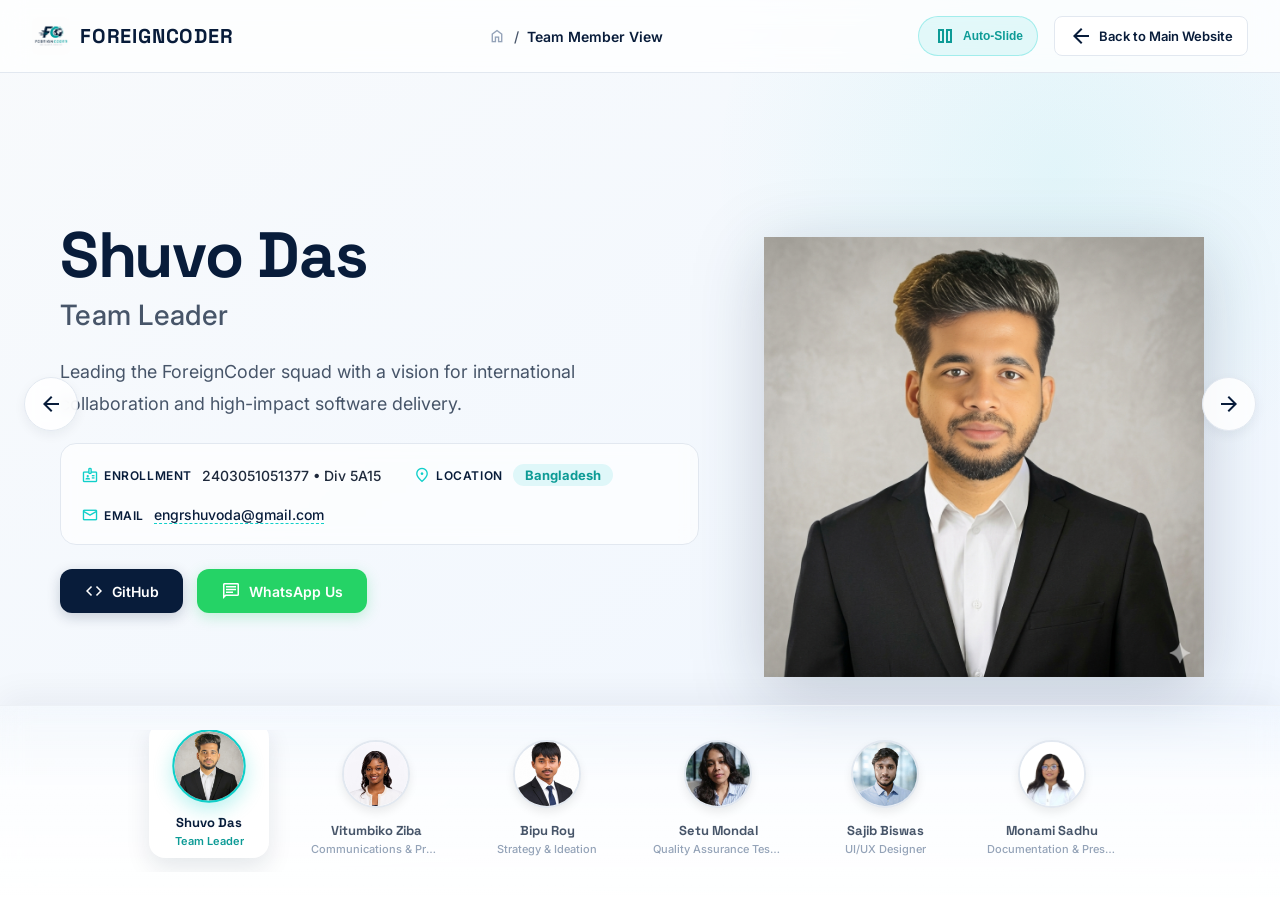
==== animation teamview/index.html @ 96c234de "up" ====
<!DOCTYPE html>
<html lang="en">
<head>
  <meta charset="UTF-8" />
  <meta name="viewport" content="width=device-width, initial-scale=1.0" />
  <title>ForeignCoder — Management & Team Showcase</title>
  <meta name="description" content="ForeignCoder Team Member Showcase — Interactive Animated Presentation Slide" />

  <!-- Favicon -->
  <link rel="icon" type="image/png" href="../img/logo/foreigncoder-logo.png" />

  <!-- Google Fonts -->
  <link rel="preconnect" href="https://fonts.googleapis.com" />
  <link rel="preconnect" href="https://fonts.gstatic.com" crossorigin />
  <link href="https://fonts.googleapis.com/css2?family=Space+Grotesk:wght@500;600;700&family=Inter:wght@400;500;600&display=swap" rel="stylesheet" />
  <link href="https://fonts.googleapis.com/css2?family=Material+Symbols+Outlined:wght,FILL@100..700,0..1&display=swap" rel="stylesheet" />

  <!-- Custom CSS -->
  <link rel="stylesheet" href="style.css" />
</head>
<body>

  <!-- Top Minimal Header / Breadcrumb -->
  <header class="top-header">
    <a href="../index.html" class="brand-link">
      <img src="../img/logo/foreigncoder-logo.png" alt="ForeignCoder Logo" class="brand-logo" />
      <span class="brand-name">FOREIGNCODER</span>
    </a>
    <div class="breadcrumb">
      <span class="material-symbols-outlined icon-home">home</span>
      <span class="sep">/</span>
      <span class="current">Team Member View</span>
    </div>
    <div class="header-controls">
      <button id="toggle-play" class="btn-control" title="Pause / Play Slide">
        <span class="material-symbols-outlined" id="play-icon">pause</span>
        <span class="btn-text">Auto-Slide</span>
      </button>
      <a href="../index.html" class="btn-back">
        <span class="material-symbols-outlined">arrow_back</span>
        Back to Main Website
      </a>
    </div>
  </header>

  <!-- Main Showcase Container -->
  <main class="showcase-container">

    <!-- Left Arrow -->
    <button class="nav-arrow nav-arrow--left" id="btn-prev" aria-label="Previous Team Member">
      <span class="material-symbols-outlined">arrow_back</span>
    </button>

    <!-- Right Arrow -->
    <button class="nav-arrow nav-arrow--right" id="btn-next" aria-label="Next Team Member">
      <span class="material-symbols-outlined">arrow_forward</span>
    </button>

    <!-- Slide Content Box -->
    <div class="slide-content">
      
      <!-- Left Column: Information & Bio -->
      <div class="slide-info">
        <div class="member-header">
          <h1 id="member-name" class="member-name">Shuvo Das</h1>
          <h2 id="member-role" class="member-role">Team Leader</h2>
        </div>

        <p id="member-bio" class="member-bio">
          Leading the ForeignCoder squad with a vision for international collaboration and high-impact software delivery.
        </p>

        <!-- Detailed Metadata Section -->
        <div class="member-details">
          <div class="detail-row">
            <span class="detail-label"><span class="material-symbols-outlined">badge</span> Enrollment</span>
            <span id="member-enroll" class="detail-value">2403051051377 • Div 5A15</span>
          </div>
          <div class="detail-row">
            <span class="detail-label"><span class="material-symbols-outlined">location_on</span> Location</span>
            <span id="member-location" class="detail-value detail-value--chip">Bangladesh</span>
          </div>
          <div class="detail-row">
            <span class="detail-label"><span class="material-symbols-outlined">mail</span> Email</span>
            <a id="member-email" href="mailto:engrshuvoda@gmail.com" class="detail-link">engrshuvoda@gmail.com</a>
          </div>
        </div>

        <!-- Action Buttons -->
        <div class="member-actions">
          <a id="member-github" href="https://github.com/engrshuvodas" target="_blank" rel="noopener" class="btn-action btn-github">
            <span class="material-symbols-outlined">code</span> GitHub
          </a>
          <a id="member-contact" href="https://wa.me/919641700503" target="_blank" rel="noopener" class="btn-action btn-whatsapp">
            <span class="material-symbols-outlined">chat</span> WhatsApp Us
          </a>
        </div>
      </div>

      <!-- Right Column: Member Photo Display -->
      <div class="slide-visual">
        <div class="photo-container">
          <img id="member-photo" src="../img/team/Shuvo Das.png" alt="Shuvo Das" class="member-photo" />
        </div>
      </div>

    </div>

    <!-- Bottom Thumbnail Navigation Bar -->
    <footer class="thumbnail-bar">
      <div class="thumbnail-list" id="thumbnail-list">
        <!-- JS dynamically populates the 6 member thumbnails here -->
      </div>
    </footer>

  </main>

  <!-- Custom Script -->
  <script src="script.js"></script>
</body>
</html>
---- animation teamview/style.css ----
/* ==========================================================================
   FOREIGNCODER — TEAM MEMBER VIEW (AMBER AVIATION THEME)
   ========================================================================== */

:root {
  --bg-gradient-start: #f8fafc;
  --bg-gradient-end: #eff6ff;
  --primary-navy: #081C3A;
  --accent-teal: #10CFC9;
  --accent-teal-dark: #0d9b96;
  --text-main: #1e293b;
  --text-muted: #475569;
  --text-light: #94a3b8;
  --surface: #ffffff;
  --surface-alt: #f1f5f9;
  --border-color: #e2e8f0;
  --shadow-sm: 0 4px 12px rgba(8, 28, 58, 0.06);
  --shadow-lg: 0 16px 40px rgba(8, 28, 58, 0.12);
  --transition-smooth: 450ms cubic-bezier(0.22, 1, 0.36, 1);
}

* {
  margin: 0;
  padding: 0;
  box-sizing: border-box;
}

body {
  font-family: 'Inter', -apple-system, BlinkMacSystemFont, sans-serif;
  background: linear-gradient(145deg, var(--bg-gradient-start) 0%, var(--bg-gradient-end) 100%);
  color: var(--text-main);
  min-height: 100vh;
  display: flex;
  flex-direction: column;
  overflow-x: hidden;
  position: relative;
}

/* Background Subtle Decorative Glow */
body::before {
  content: '';
  position: absolute;
  top: -20%;
  right: -10%;
  width: 700px;
  height: 700px;
  background: radial-gradient(circle, rgba(16, 207, 201, 0.08) 0%, transparent 70%);
  z-index: 0;
  pointer-events: none;
}

/* ==========================================================================
   TOP MINIMAL HEADER
   ========================================================================== */
.top-header {
  position: relative;
  z-index: 10;
  display: flex;
  align-items: center;
  justify-content: space-between;
  padding: 16px 32px;
  background: rgba(255, 255, 255, 0.75);
  backdrop-filter: blur(12px);
  border-bottom: 1px solid var(--border-color);
}

@media (max-width: 768px) {
  .top-header {
    padding: 12px 16px;
    flex-wrap: wrap;
    gap: 12px;
  }
}

.brand-link {
  display: flex;
  align-items: center;
  gap: 10px;
  text-decoration: none;
}

.brand-logo {
  height: 38px;
  width: auto;
  border-radius: 6px;
}

.brand-name {
  font-family: 'Space Grotesk', sans-serif;
  font-size: 20px;
  font-weight: 700;
  color: var(--primary-navy);
  letter-spacing: 0.04em;
}

.breadcrumb {
  display: flex;
  align-items: center;
  gap: 8px;
  font-size: 14px;
  color: var(--text-muted);
  font-weight: 500;
}

.breadcrumb .icon-home {
  font-size: 18px;
  color: var(--text-light);
}

.breadcrumb .current {
  color: var(--primary-navy);
  font-weight: 600;
}

.header-controls {
  display: flex;
  align-items: center;
  gap: 16px;
}

.btn-control {
  display: inline-flex;
  align-items: center;
  gap: 6px;
  background: rgba(16, 207, 201, 0.1);
  color: var(--accent-teal-dark);
  border: 1px solid rgba(16, 207, 201, 0.3);
  padding: 7px 14px;
  border-radius: 100px;
  font-size: 12px;
  font-weight: 600;
  cursor: pointer;
  transition: all 250ms ease;
}

.btn-control:hover {
  background: var(--accent-teal);
  color: #fff;
  border-color: var(--accent-teal);
  box-shadow: 0 4px 12px rgba(16, 207, 201, 0.3);
}

.btn-control.paused {
  background: #f1f5f9;
  color: var(--text-muted);
  border-color: #cbd5e1;
}

.btn-back {
  display: inline-flex;
  align-items: center;
  gap: 6px;
  text-decoration: none;
  font-size: 13px;
  font-weight: 600;
  color: var(--primary-navy);
  padding: 7px 14px;
  border-radius: 8px;
  border: 1px solid var(--border-color);
  background: var(--surface);
  transition: all 200ms ease;
}

.btn-back:hover {
  border-color: var(--primary-navy);
  background: var(--surface-alt);
}

@media (max-width: 640px) {
  .breadcrumb { display: none; }
  .btn-text { display: none; }
}

/* ==========================================================================
   MAIN SHOWCASE AREA
   ========================================================================== */
.showcase-container {
  position: relative;
  z-index: 5;
  flex: 1;
  display: flex;
  flex-direction: column;
  justify-content: space-between;
  max-width: 1440px;
  width: 100%;
  margin: 0 auto;
  padding: 40px 60px 180px;
}

@media (max-width: 1024px) {
  .showcase-container {
    padding: 30px 40px 220px;
  }
}

@media (max-width: 640px) {
  .showcase-container {
    padding: 20px 20px 260px;
  }
}

/* Navigation Arrows */
.nav-arrow {
  position: absolute;
  top: 40%;
  transform: translateY(-50%);
  width: 54px;
  height: 54px;
  border-radius: 50%;
  border: 1px solid var(--border-color);
  background: rgba(255, 255, 255, 0.85);
  backdrop-filter: blur(8px);
  color: var(--primary-navy);
  display: flex;
  align-items: center;
  justify-content: center;
  cursor: pointer;
  z-index: 20;
  box-shadow: var(--shadow-sm);
  transition: all 250ms ease;
}

.nav-arrow:hover {
  background: var(--primary-navy);
  color: #fff;
  border-color: var(--primary-navy);
  transform: translateY(-50%) scale(1.08);
  box-shadow: var(--shadow-lg);
}

.nav-arrow--left { left: 24px; }
.nav-arrow--right { right: 24px; }

@media (max-width: 768px) {
  .nav-arrow {
    width: 44px;
    height: 44px;
  }
  .nav-arrow--left { left: 12px; }
  .nav-arrow--right { right: 12px; }
}

/* Slide Content Layout */
.slide-content {
  display: grid;
  grid-template-columns: 1.15fr 0.85fr;
  align-items: center;
  gap: 48px;
  width: 100%;
  max-width: 1200px;
  margin: auto;
  padding: 20px 0;
  transition: opacity 350ms ease, transform 350ms ease;
}

@media (max-width: 960px) {
  .slide-content {
    grid-template-columns: 1fr;
    text-align: center;
    gap: 24px;
  }
}

/* Slide Info (Left Column) */
.slide-info {
  display: flex;
  flex-direction: column;
  gap: 24px;
  max-width: 650px;
}

@media (max-width: 960px) {
  .slide-info {
    margin: 0 auto;
    align-items: center;
  }
}

.member-header {
  display: flex;
  flex-direction: column;
  gap: 8px;
}

.member-name {
  font-family: 'Space Grotesk', sans-serif;
  font-size: clamp(40px, 5vw, 68px);
  font-weight: 700;
  color: var(--primary-navy);
  line-height: 1.1;
  letter-spacing: -0.02em;
}

.member-role {
  font-size: clamp(20px, 2.4vw, 28px);
  font-weight: 500;
  color: var(--text-muted);
  letter-spacing: 0.01em;
}

.member-bio {
  font-size: clamp(16px, 1.4vw, 18px);
  line-height: 1.75;
  color: var(--text-muted);
  max-width: 580px;
}

/* Member Metadata Row */
.member-details {
  display: flex;
  flex-wrap: wrap;
  gap: 20px 32px;
  padding: 20px;
  background: rgba(255, 255, 255, 0.65);
  backdrop-filter: blur(8px);
  border: 1px solid var(--border-color);
  border-radius: 16px;
  width: 100%;
}

@media (max-width: 960px) {
  .member-details {
    justify-content: center;
  }
}

.detail-row {
  display: flex;
  align-items: center;
  gap: 10px;
  font-size: 14px;
}

.detail-label {
  display: inline-flex;
  align-items: center;
  gap: 5px;
  font-weight: 600;
  color: var(--primary-navy);
  text-transform: uppercase;
  font-size: 12px;
  letter-spacing: 0.05em;
}

.detail-label .material-symbols-outlined {
  font-size: 18px;
  color: var(--accent-teal);
}

.detail-value {
  font-weight: 500;
  color: var(--text-main);
}

.detail-value--chip {
  background: rgba(16, 207, 201, 0.12);
  color: var(--accent-teal-dark);
  font-weight: 700;
  padding: 3px 12px;
  border-radius: 100px;
  font-size: 13px;
}

.detail-link {
  color: var(--primary-navy);
  font-weight: 500;
  text-decoration: none;
  border-bottom: 1px dashed var(--accent-teal);
  transition: color 200ms ease;
}

.detail-link:hover {
  color: var(--accent-teal-dark);
}

/* Action Buttons */
.member-actions {
  display: flex;
  align-items: center;
  gap: 14px;
  flex-wrap: wrap;
}

.btn-action {
  display: inline-flex;
  align-items: center;
  gap: 8px;
  padding: 12px 24px;
  border-radius: 12px;
  font-size: 14px;
  font-weight: 600;
  text-decoration: none;
  transition: all 250ms ease;
}

.btn-action .material-symbols-outlined {
  font-size: 20px;
}

.btn-github {
  background: var(--primary-navy);
  color: #fff;
  box-shadow: 0 4px 14px rgba(8, 28, 58, 0.2);
}

.btn-github:hover {
  background: #0f2d5a;
  transform: translateY(-2px);
  box-shadow: 0 8px 20px rgba(8, 28, 58, 0.3);
}

.btn-whatsapp {
  background: #25d366;
  color: #fff;
  box-shadow: 0 4px 14px rgba(37, 211, 102, 0.25);
}

.btn-whatsapp:hover {
  background: #1faf53;
  transform: translateY(-2px);
  box-shadow: 0 8px 20px rgba(37, 211, 102, 0.35);
}

/* Slide Visual (Right Column Portrait) */
.slide-visual {
  display: flex;
  justify-content: center;
  align-items: flex-end;
  position: relative;
}

.photo-container {
  position: relative;
  width: 100%;
  max-width: 440px;
  height: 520px;
  display: flex;
  align-items: flex-end;
  justify-content: center;
}

@media (max-width: 960px) {
  .photo-container {
    height: 380px;
    max-width: 320px;
  }
}

/* Decorative backdrop circle behind portrait */
.photo-container::before {
  content: '';
  position: absolute;
  bottom: 0;
  left: 50%;
  transform: translateX(-50%);
  width: 340px;
  height: 340px;
  border-radius: 50%;
  background: linear-gradient(135deg, rgba(16, 207, 201, 0.15), rgba(8, 28, 58, 0.05));
  z-index: 1;
}

@media (max-width: 960px) {
  .photo-container::before {
    width: 260px;
    height: 260px;
  }
}

.member-photo {
  position: relative;
  z-index: 2;
  max-height: 100%;
  max-width: 100%;
  object-fit: contain;
  filter: drop-shadow(0 15px 35px rgba(8, 28, 58, 0.2));
  transition: transform 400ms cubic-bezier(0.22, 1, 0.36, 1);
}

/* ==========================================================================
   BOTTOM THUMBNAIL BAR (AMBER AVIATION FROSTED FOOTER)
   ========================================================================== */
.thumbnail-bar {
  position: fixed;
  bottom: 0;
  left: 0;
  right: 0;
  z-index: 30;
  background: linear-gradient(0deg, rgba(255, 255, 255, 0.95) 0%, rgba(255, 255, 255, 0.75) 60%, transparent 100%);
  backdrop-filter: blur(14px);
  padding: 24px 32px 28px;
  border-top: 1px solid rgba(226, 232, 240, 0.6);
  box-shadow: 0 -10px 30px rgba(8, 28, 58, 0.05);
}

.thumbnail-list {
  display: flex;
  align-items: center;
  justify-content: center;
  gap: 28px;
  max-width: 1200px;
  margin: 0 auto;
  overflow-x: auto;
  padding-bottom: 6px;
}

@media (max-width: 1024px) {
  .thumbnail-list {
    gap: 16px;
    justify-content: flex-start;
  }
}

/* Individual Thumbnail Item */
.thumb-item {
  display: flex;
  flex-direction: column;
  align-items: center;
  text-align: center;
  cursor: pointer;
  padding: 10px 14px;
  border-radius: 16px;
  transition: all 300ms cubic-bezier(0.22, 1, 0.36, 1);
  min-width: 120px;
  position: relative;
}

.thumb-item:hover {
  transform: translateY(-4px);
  background: rgba(255, 255, 255, 0.7);
}

/* Active Thumbnail State */
.thumb-item.active {
  transform: translateY(-8px);
  background: var(--surface);
  box-shadow: 0 10px 25px rgba(8, 28, 58, 0.1);
}

/* Accent top indicator for active member */
.thumb-item.active::after {
  content: '';
  position: absolute;
  top: 0;
  left: 50%;
  transform: translateX(-50%);
  width: 32px;
  height: 3px;
  border-radius: 10px;
  background: var(--accent-teal);
}

.thumb-avatar-wrap {
  position: relative;
  margin-bottom: 10px;
}

.thumb-avatar {
  width: 68px;
  height: 68px;
  border-radius: 50%;
  object-fit: cover;
  border: 2.5px solid var(--border-color);
  box-shadow: 0 4px 10px rgba(0, 0, 0, 0.08);
  transition: all 300ms ease;
  background: #f8fafc;
}

.thumb-item.active .thumb-avatar {
  border-color: var(--accent-teal);
  box-shadow: 0 6px 18px rgba(16, 207, 201, 0.3);
  transform: scale(1.08);
}

.thumb-name {
  font-family: 'Space Grotesk', sans-serif;
  font-size: 13px;
  font-weight: 700;
  color: var(--text-muted);
  margin-bottom: 3px;
  transition: color 250ms ease;
}

.thumb-item.active .thumb-name {
  color: var(--primary-navy);
}

.thumb-role {
  font-size: 11px;
  font-weight: 500;
  color: var(--text-light);
  max-width: 130px;
  white-space: nowrap;
  overflow: hidden;
  text-overflow: ellipsis;
}

.thumb-item.active .thumb-role {
  color: var(--accent-teal-dark);
  font-weight: 600;
}

/* ==========================================================================
   ANIMATION / TRANSITION HELPER CLASSES
   ========================================================================== */
.slide-content.fade-out {
  opacity: 0;
  transform: translateY(12px) scale(0.99);
}

.slide-content.fade-in {
  opacity: 1;
  transform: translateY(0) scale(1);
}
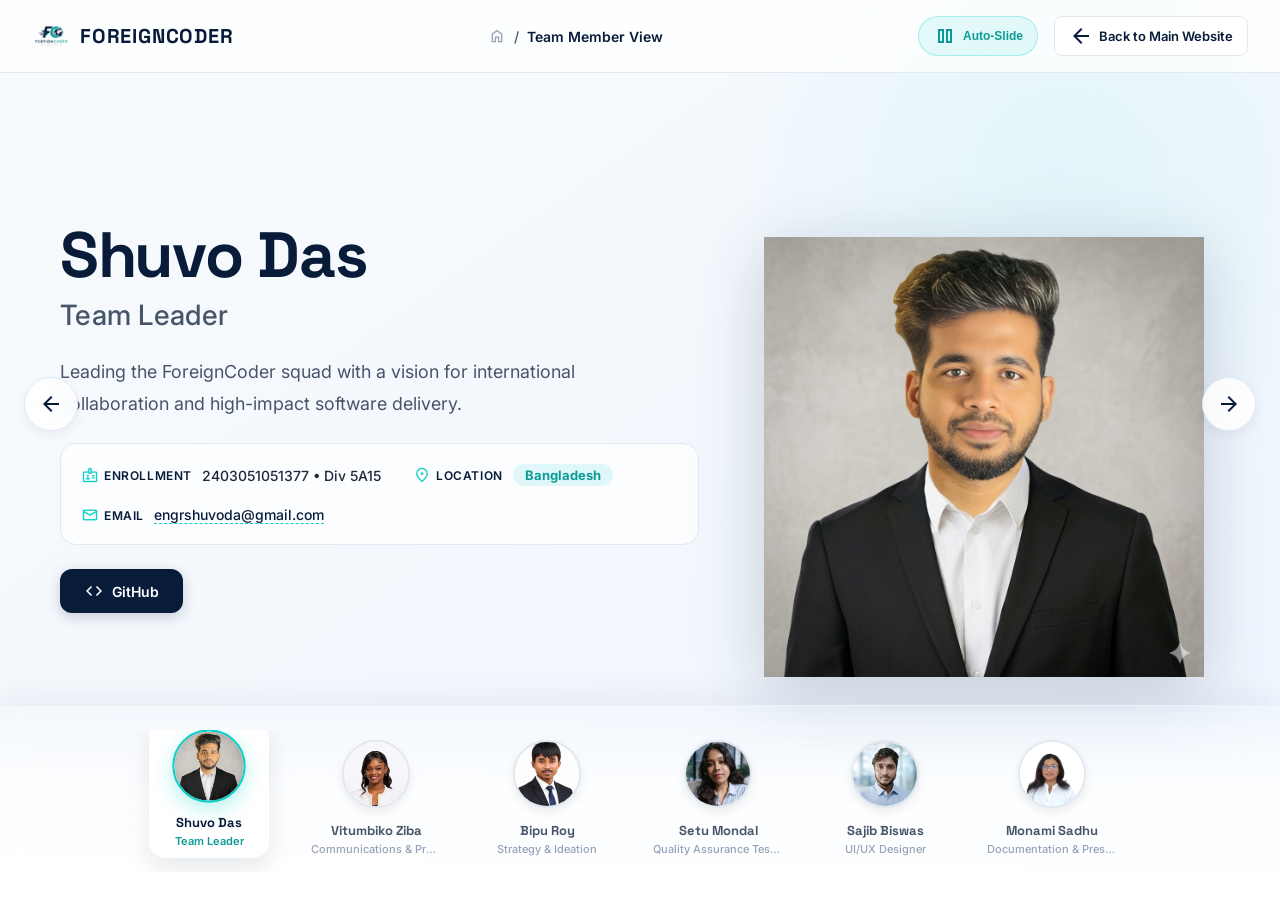
==== commit 5688fca1: "Update index.html" ====
--- a/animation teamview/index.html
+++ b/animation teamview/index.html
@@ -91,9 +91,6 @@
           <a id="member-github" href="https://github.com/engrshuvodas" target="_blank" rel="noopener" class="btn-action btn-github">
             <span class="material-symbols-outlined">code</span> GitHub
           </a>
-          <a id="member-contact" href="https://wa.me/919641700503" target="_blank" rel="noopener" class="btn-action btn-whatsapp">
-            <span class="material-symbols-outlined">chat</span> WhatsApp Us
-          </a>
         </div>
       </div>
 
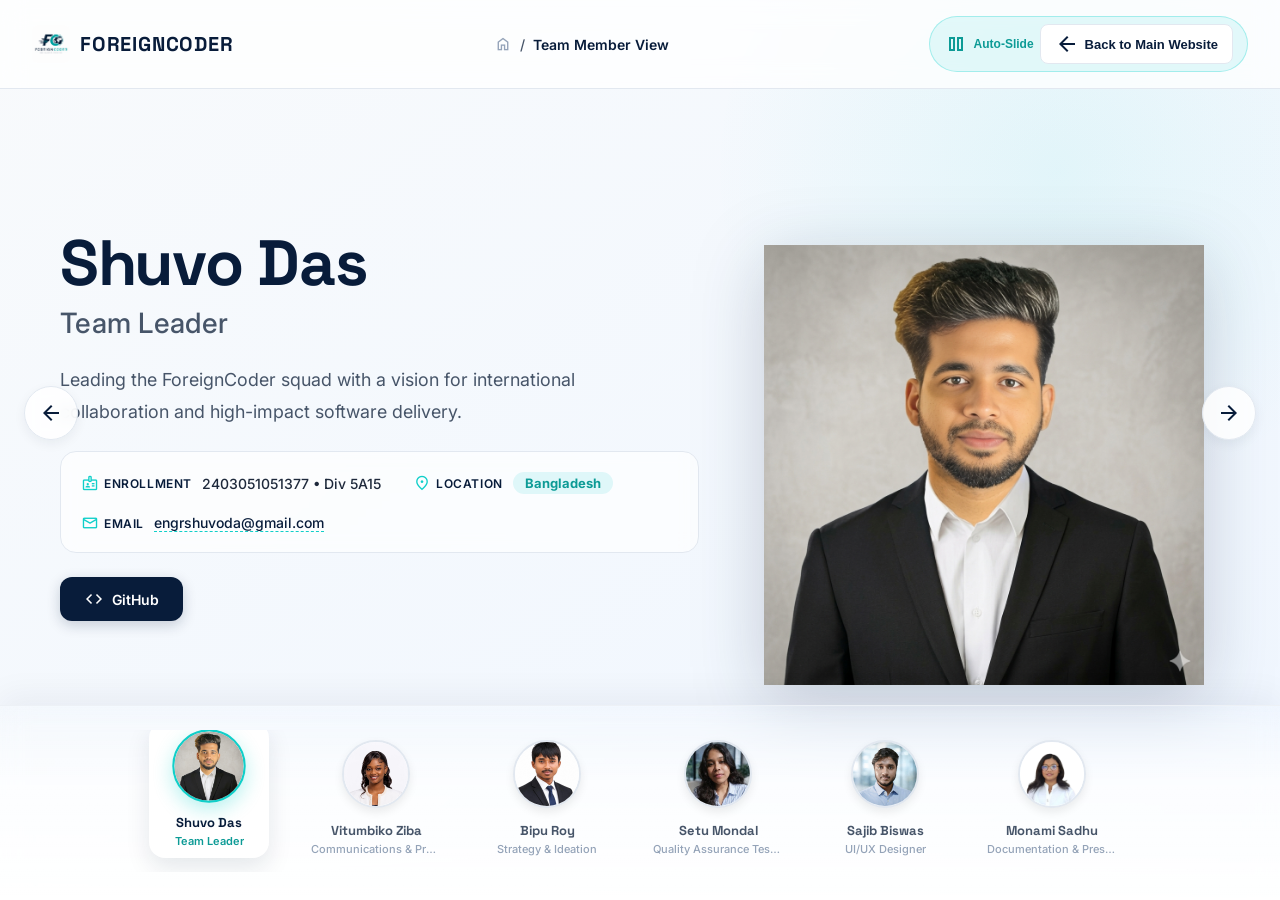
==== commit 25dee6ce: "phn" ====
--- a/animation teamview/index.html
+++ b/animation teamview/index.html
@@ -35,10 +35,9 @@
       <button id="toggle-play" class="btn-control" title="Pause / Play Slide">
         <span class="material-symbols-outlined" id="play-icon">pause</span>
         <span class="btn-text">Auto-Slide</span>
-      </button>
-      <a href="../index.html" class="btn-back">
+      <a href="../index.html" class="btn-back" title="Back to Main Website">
         <span class="material-symbols-outlined">arrow_back</span>
-        Back to Main Website
+        <span>Back <span class="hide-mobile">to Main Website</span></span>
       </a>
     </div>
   </header>
--- a/animation teamview/style.css
+++ b/animation teamview/style.css
@@ -169,6 +169,7 @@
 @media (max-width: 640px) {
   .breadcrumb { display: none; }
   .btn-text { display: none; }
+  .hide-mobile { display: none; }
 }
 
 /* ==========================================================================
@@ -470,9 +471,10 @@
 .member-photo {
   position: relative;
   z-index: 2;
-  max-height: 100%;
-  max-width: 100%;
+  height: 100%;
+  width: 100%;
   object-fit: contain;
+  object-position: bottom center;
   filter: drop-shadow(0 15px 35px rgba(8, 28, 58, 0.2));
   transition: transform 400ms cubic-bezier(0.22, 1, 0.36, 1);
 }
@@ -612,3 +614,235 @@
   opacity: 1;
   transform: translateY(0) scale(1);
 }
+
+/* ==========================================================================
+   ADVANCED ALL-SCREEN RESPONSIVE SYSTEM (DESKTOP, TABLET, MOBILE, MINI-MOBILE)
+   ========================================================================== */
+
+/* 1. Large Table / Standard Laptop (768px to 1024px) */
+@media (max-width: 1024px) {
+  .showcase-container {
+    padding: 30px 40px 200px;
+  }
+  .slide-content {
+    grid-template-columns: 1fr;
+    gap: 32px;
+    text-align: center;
+  }
+  .slide-info {
+    order: 2;
+    margin: 0 auto;
+    align-items: center;
+  }
+  .slide-visual {
+    order: 1;
+    margin: 0 auto;
+  }
+  .photo-container {
+    height: 380px;
+    max-width: 360px;
+  }
+  .member-details {
+    justify-content: center;
+  }
+  .member-actions {
+    justify-content: center;
+  }
+  .nav-arrow {
+    top: 250px;
+  }
+}
+
+/* 2. Mobile Landscape & Medium Mobile (480px to 768px) */
+@media (max-width: 768px) {
+  .top-header {
+    padding: 10px 16px;
+  }
+  .brand-logo {
+    height: 32px;
+  }
+  .brand-name {
+    font-size: 17px;
+  }
+  .showcase-container {
+    padding: 20px 20px 180px;
+  }
+  .nav-arrow {
+    width: 44px;
+    height: 44px;
+    top: 210px;
+  }
+  .nav-arrow--left { left: 8px; }
+  .nav-arrow--right { right: 8px; }
+  .photo-container {
+    height: 300px;
+    max-width: 280px;
+  }
+  .photo-container::before {
+    width: 220px;
+    height: 220px;
+  }
+  .member-name {
+    font-size: 38px;
+  }
+  .member-role {
+    font-size: 18px;
+  }
+  .member-bio {
+    font-size: 15px;
+    max-width: 100%;
+  }
+  .member-details {
+    flex-direction: column;
+    gap: 12px;
+    align-items: center;
+    padding: 16px;
+  }
+  .thumbnail-bar {
+    padding: 16px 16px 20px;
+  }
+  .thumbnail-list {
+    gap: 12px;
+  }
+  .thumb-item {
+    min-width: 90px;
+    padding: 8px 10px;
+  }
+  .thumb-avatar {
+    width: 52px;
+    height: 52px;
+  }
+}
+
+/* 3. Small Mobile Phones (<= 480px - iPhone 14/15, SE, Android) */
+@media (max-width: 480px) {
+  .top-header {
+    padding: 10px 12px;
+  }
+  .brand-name {
+    font-size: 15px;
+  }
+  .btn-back {
+    padding: 6px 10px;
+    font-size: 12px;
+  }
+  .btn-control {
+    padding: 6px 10px;
+    font-size: 12px;
+  }
+  .showcase-container {
+    padding: 12px 12px 160px;
+  }
+  .nav-arrow {
+    width: 38px;
+    height: 38px;
+    top: 155px;
+  }
+  .nav-arrow--left { left: 4px; }
+  .nav-arrow--right { right: 4px; }
+  .photo-container {
+    height: 250px;
+    max-width: 230px;
+  }
+  .photo-container::before {
+    width: 180px;
+    height: 180px;
+  }
+  .member-name {
+    font-size: 30px;
+  }
+  .member-role {
+    font-size: 16px;
+  }
+  .member-bio {
+    font-size: 14px;
+    line-height: 1.6;
+  }
+  .member-details {
+    padding: 12px;
+    gap: 10px;
+  }
+  .detail-row {
+    flex-direction: column;
+    gap: 4px;
+    text-align: center;
+  }
+  .detail-value,
+  .detail-link {
+    overflow-wrap: anywhere;
+    word-break: break-word;
+    font-size: 13px;
+  }
+  .member-actions {
+    width: 100%;
+    max-width: 280px;
+    margin: 0 auto;
+  }
+  .btn-action {
+    width: 100%;
+    justify-content: center;
+    padding: 12px 20px;
+  }
+  .thumbnail-bar {
+    padding: 12px 10px 16px;
+  }
+  .thumbnail-list {
+    gap: 8px;
+    justify-content: flex-start;
+  }
+  .thumb-item {
+    min-width: 76px;
+    padding: 6px 6px;
+  }
+  .thumb-avatar {
+    width: 44px;
+    height: 44px;
+    border-width: 2px;
+  }
+  .thumb-name {
+    font-size: 11px;
+  }
+  .thumb-role {
+    font-size: 9px;
+    max-width: 72px;
+  }
+}
+
+/* 4. Ultra-Small Screens (<= 360px - Galaxy S SE, Fold screens) */
+@media (max-width: 360px) {
+  .showcase-container {
+    padding: 10px 8px 150px;
+  }
+  .photo-container {
+    height: 210px;
+    max-width: 190px;
+  }
+  .photo-container::before {
+    width: 150px;
+    height: 150px;
+  }
+  .member-name {
+    font-size: 24px;
+  }
+  .nav-arrow {
+    width: 34px;
+    height: 34px;
+    top: 135px;
+  }
+  .thumb-item {
+    min-width: 70px;
+  }
+  .thumb-avatar {
+    width: 40px;
+    height: 40px;
+  }
+}
+
+/* Hide webkit scrollbar on thumbnails for native swipe experience */
+.thumbnail-list::-webkit-scrollbar {
+  display: none;
+}
+.thumbnail-list {
+  -ms-overflow-style: none;
+  scrollbar-width: none;
+}
